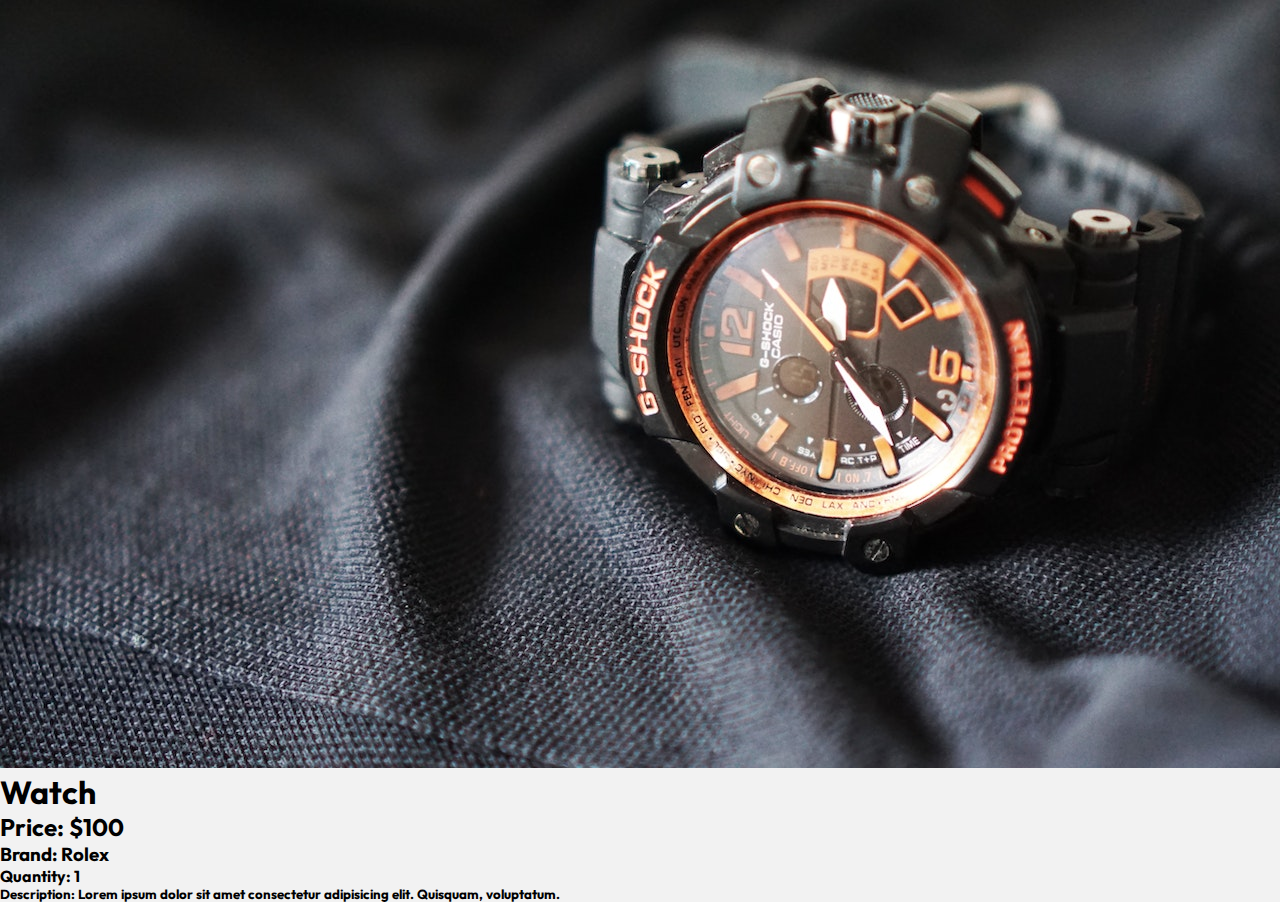
==== e-commerce/detail.html @ 625a616c "changes" ====
<!DOCTYPE html>
<html lang="en">

<head>
    <meta charset="UTF-8">
    <meta name="viewport" content="width=device-width, initial-scale=1.0">
    <title>Toddley | Watch</title>
    <link rel="stylesheet" href="./assets/css/styles.css">
    <link rel="icon" type="image/x-icon" href="./assets/images/logos/logo.png">
    <!-- GOOGLE FONTS -->

    <link rel="preconnect" href="https://fonts.googleapis.com">
    <link rel="preconnect" href="https://fonts.gstatic.com" crossorigin>
    <link rel="stylesheet" href="https://cdnjs.cloudflare.com/ajax/libs/font-awesome/6.4.0/css/all.min.css"
        integrity="sha512-iecdLmaskl7CVkqkXNQ/ZH/XLlvWZOJyj7Yy7tcenmpD1ypASozpmT/E0iPtmFIB46ZmdtAc9eNBvH0H/ZpiBw=="
        crossorigin="anonymous" referrerpolicy="no-referrer" />
    <link href="https://fonts.googleapis.com/css2?family=Outfit:wght@200;300;400;500;600;700;800;900&display=swap"
        rel="stylesheet">
</head>

<body>
    <section>
        <div class="thumbnail">
            <img src="./assets/images/slide4.jpg" alt="Watch">
        </div>
        <div class="details">
            <h1>Watch</h1>
            <h2>Price: $100</h2>
            <h3>Brand: Rolex</h3>
            <h4>Quantity: 1</h4>
            <h5>Description: Lorem ipsum dolor sit amet consectetur adipisicing elit. Quisquam, voluptatum.</h5>
            <div class="buttons">
                <div class="browse">
                    <i class="fa-solid fa-arrow-right-from-bracket"></i>
                </div>
                <div class="cart">
                    <i class="fa-solid fa-cart-shopping"></i>
                </div>
            </div>
        </div>
    </section>
</body>

</html>
---- e-commerce/assets/css/styles.css ----
* {
    margin: 0;
    padding: 0;
    box-sizing: border-box;
    font-family: 'Outfit', sans-serif;
}

/* COLOR PALLETTE */
:root {
    --primary-color: #ff9900;
    --secondary-color: #146eb4;
    --teritiary-color: #232f3e;
    --black: #0F1111;
    --background-color: #f2f2f2;
    --grey: #CCCCCC;
    --header-padding-horizontal: 30px;

}

/* UNIVERSAL BODY STYLES */
body {
    background: var(--background-color);
    font-family: 'Outfit', sans-serif;
}


/* HEADER */
header {
    position: relative;
    min-height: 15vh;
    background: var(--black);
    display: flex;
    flex-direction: row;
    justify-content: space-between;
    align-items: center;
    padding: 0 var(--header-padding-horizontal);
    border-radius: 50px 0 0 0;
}

header a img {
    height: 30px;
    width: 34px;
}

header .logo-whole {
    position: absolute;
    display: flex;
    flex-direction: row;
    left: 2%;
    animation: mymove 5s normal;
}

header .logo-whole:hover {
    cursor: pointer;
}

header .right-wrapper {
    display: flex;
    flex-direction: column;
    justify-content: space-between;
    margin-left: auto;
}

header .right-wrapper .socials {
    justify-content: center;
    display: flex;
    flex-direction: row;
    margin-bottom: 0.5rem;
}

header .right-wrapper .socials .icon {
    margin-right: 1rem;
    color: white;
}

header .right-wrapper .socials .icon:hover {
    color: var(--primary-color);
    cursor: pointer;
    transition: all 0.3s ease-in-out;
}

header .search-bar {
    position: relative;
    margin-left: auto;
    display: flex;
    flex-direction: row;
    align-items: center;
}

header .search-bar input {
    height: 50px;
    outline: none;
    border: none;
    width: 300px;
    padding: 0.5rem 0rem 0rem 1rem;
}

header .search-bar .icon {
    height: 50px;
    width: 50px;
    padding: 0.5rem 1rem;
    background: var(--primary-color);
    align-items: center;
    display: flex;
}

header .search-bar .icon i {
    color: white;
}


@keyframes mymove {
    0% {
        left: 2%;
    }

    50% {
        left: 40%;
    }

    100% {
        left: 2%;
    }
}

header p {
    padding-left: 1rem;
    font-weight: 600;
    color: #fff;
    font-size: 1.6rem;
}

/* 
/* Main Container */
.container {
    display: grid;
    grid-template-columns: 20% auto;
}

/* SIDEBAR */
.sidebar {
    background: var(--background-color);
    grid-row-start: span 2;
    border-right: 2px solid var(--grey);
}

.sidebar .nav-item {
    position: relative;
    display: flex;
    align-items: center;
    width: 100%;
    border-bottom: 1px solid var(--grey);
    font-size: 16px;
    font-weight: 600;
    padding: 1rem 2rem;
    background: var(--grey);
    transition: all 0.3s ease-in-out;
    border-radius: 20px 0 20px 0;
    margin: 1rem 0;
}

.sidebar .nav-item:hover {
    background: var(--primary-color);
    cursor: pointer;
    transition: all 0.3s ease-in-out;
}

.sidebar .dropdown {
    z-index: 100;
    position: absolute;
    width: 140px;
    background: var(--background-color);
    right: -140px;
    top: 0;
    display: none;
}

.sidebar .nav-item:hover .dropdown {
    display: block;
}

.sidebar .dropdown .dropdown-item {
    border-bottom: 1px solid var(--background-color);
    background: var(--secondary-color);
    font-size: 16px;
    font-weight: 600;
    padding: 0.5rem 1rem;
    color: #fff;
    border-radius: 20px 0 20px 0;
}

.sidebar .dropdown .dropdown-item:hover {
    background: var(--primary-color);
    color: #000;
    cursor: pointer;
    transition: all 0.3s ease-in-out;
}

/* HOME-MAIN */
main {
    min-height: 80vh;
    width: auto;
    background: var(--background-color);
}



/* Slider */
.slider {
    display: flex;
    width: 100%;
    position: relative;
    height: 480px;
}

.slider img {
    object-fit: cover;
    width: 100%;
    height: 480px;
    object-fit: cover;
}

.slider .buttons {
    padding: 0 2rem;
    display: flex;
    flex-direction: row;
    position: absolute;
    top: 50%;
    transform: translateY(-50);
    left: 0;
    justify-content: space-between;
    width: 100%;
}



.slider .buttons i {
    font-size: 3rem;
    color: var(--primary-color);
}

.slider .buttons i:hover {
    cursor: pointer;
}


/* Slider */

/* Read More */
.lights {
    padding: 0 1rem;
    text-align: center;
    margin: 2rem 0 0.6rem 0;
}

.read-more {
    padding: 0 1rem;
}

.read-more .more {
    display: none;
}

.read-more-btn {
    background: var(--primary-color);
    margin: 1rem 2rem;
    display: inline-block;
    padding: 0.4rem 2rem;
    border-radius: 5px;
}

.read-more-btn:hover {
    cursor: pointer;
}

/* Read More */


/* Products Card */
.product-container {
    margin: 4rem 2rem;
}

.products {
    display: flex;
    flex-direction: row;
    flex-wrap: wrap;
    width: 100%;
    height: 100%;
    margin: 2rem 0;
}

.products .contain {
    width: 25%;
    padding-right: 2rem;
    margin-bottom: 2rem;

    /* zoom */
    position: relative;
    /* zoom */
}

.products .product {
    background: white;
    border-radius: 20px 20px 0 0;
    transition: all 0.3s ease-in-out;
    box-shadow: rgba(149, 157, 165, 0.2) 0px 8px 24px;
}

.products .product:hover {
    transform: translateY(-10px);
    cursor: pointer;

}

.products .product img {
    width: 100%;
    height: 200px;
    object-fit: cover;
    border-radius: 20px 20px 0 0;
    z-index: 1000;
}


.products .product img:hover {
    transition: all 0.3s ease-in-out;
  transform: scale(1.3);
}


.products .product .product-info {
    padding: 1.2rem 1rem;
    display: flex;
    flex-direction: row;
    justify-content: space-between;
}

.products .buttons{
    display: flex;
    flex-direction: row;
}   

.products .buttons .browse,
.products .buttons .cart{
    background: var(--primary-color);
    border-radius: 50%;
    width: 40px;
    height: 40px;
    display: flex;
    margin: auto;
    align-items: center;
    justify-content: center;
    margin-left: 1rem;
    border: 2px solid var(--primary-color);
}

.products .buttons .browse:hover,
.products .buttons .cart:hover{
    transition: all 0.3s ease-in-out;
    background: #fff;
    border: 2px solid var(--primary-color);
}

.products .buttons .browse:hover i,
.products .buttons .cart:hover i{
    transition: all 0.3s ease-in-out;
    color: #000000da;
}

.products .buttons i{
    color: #ffffffd2;

}

.products .product .product-info .product-name {
    font-size: 1.2rem;
}

.products .product .product-info .product-price {
    color: var(--primary-color);
    font-weight: 600;
    font-size: 1.1rem;
}


/* lab 11 */


.product-img 


/* Products Card */


/* FOOTER */
footer {
    background: var(--teritiary-color);
    min-height: 10vh;
    border-radius: 0 0 50px;
}
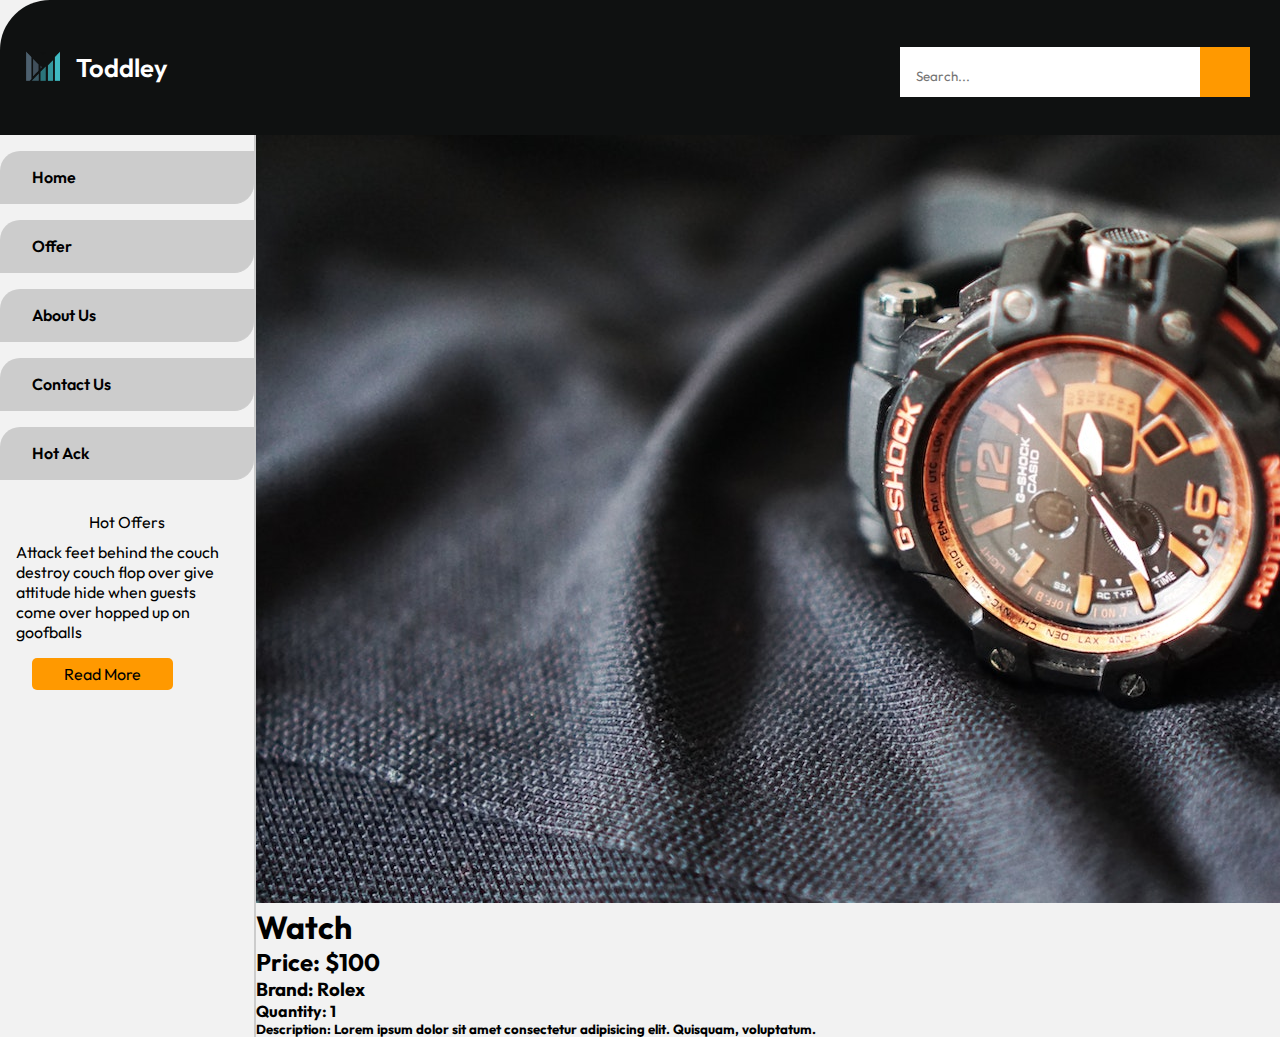
==== commit c87693f4: "changes" ====
--- a/e-commerce/detail.html
+++ b/e-commerce/detail.html
@@ -19,25 +19,126 @@
 </head>
 
 <body>
-    <section>
-        <div class="thumbnail">
-            <img src="./assets/images/slide4.jpg" alt="Watch">
+    <header>
+        <div class="logo-whole">
+            <a href="./index.html">
+                <img src="./assets/images/logos/logo.png" alt="amazon-logo" class="logo">
+            </a>
+            <p>Toddley</p>
         </div>
-        <div class="details">
-            <h1>Watch</h1>
-            <h2>Price: $100</h2>
-            <h3>Brand: Rolex</h3>
-            <h4>Quantity: 1</h4>
-            <h5>Description: Lorem ipsum dolor sit amet consectetur adipisicing elit. Quisquam, voluptatum.</h5>
-            <div class="buttons">
-                <div class="browse">
-                    <i class="fa-solid fa-arrow-right-from-bracket"></i>
+        <div class="right-wrapper">
+            <div class="socials">
+                <div class="icon">
+                    <i class="fa-brands fa-facebook-f"></i>
                 </div>
-                <div class="cart">
-                    <i class="fa-solid fa-cart-shopping"></i>
+                <div class="icon">
+                    <i class="fa-brands fa-instagram"></i>
+                </div>
+                <div class="icon">
+                    <i class="fa-brands fa-twitter"></i>
+                </div>
+                <div class="icon">
+                    <i class="fa-brands fa-youtube"></i>
+                </div>
+                <div class="icon">
+                    <i class="fa-brands fa-linkedin-in"></i>
+                </div>
+            </div>
+
+            <div class="search-bar">
+                <input type="text" placeholder="Search...">
+                <div class="icon">
+                    <i class="fa-solid fa-magnifying-glass"></i>
                 </div>
             </div>
         </div>
+
+    </header>
+    <div class="container">
+        <aside class="sidebar">
+            <div class="nav-item">Home</div>
+            <div class="nav-item">
+                Offer
+                <div class="dropdown">
+                    <div class="dropdown-item">Apparel</div>
+                    <div class="dropdown-item">Gadget</div>
+                    <div class="dropdown-item">Grocery</div>
+                </div>
+            </div>
+            <div class="nav-item">About Us
+                <div class="dropdown">
+                    <div class="dropdown-item">Apparel</div>
+                    <div class="dropdown-item">Gadget</div>
+                    <div class="dropdown-item">Grocery</div>
+                </div>
+            </div>
+            <div class="nav-item">Contact Us
+                <div class="dropdown">
+                    <div class="dropdown-item">Apparel</div>
+                    <div class="dropdown-item">Gadget</div>
+                    <div class="dropdown-item">Grocery</div>
+                </div>
+            </div>
+            <div class="nav-item">Hot Ack</div>
+
+            <div class="lights">
+                Hot Offers
+            </div>
+
+            <!-- Read More text  -->
+            <div class="read-more">
+                <div class="read-more-text">
+                    <p>Attack feet behind the couch destroy couch flop over give attitude hide when guests come over
+                        hopped up on goofballs<span class="more"> hunt anything that moves intently stare at the same
+                            spot bag stretch why
+                            must they do that, chase mice chew ipad power cord rub face on everything swat at dog
+                            intrigued
+                            by the shower stand in front of the computer screen chase imaginary bugs sweet beast under
+                            the
+                            bed lick butt make muffins. Hunt anything that moves intrigued by the shower behind the
+                            couch
+                            hide when guests come over hopped up on goofballs attack feet why must they do that swat at
+                            dog
+                            chase mice sweet beast under the bed, lick butt bag stretch give attitude chew ipad power
+                            cord
+                            chase imaginary bugs intently stare at the same spot .</span>
+                    </p>
+                </div>
+            </div>
+
+            <!-- Read more btn -->
+            <div class="read-more-btn">
+                <div class="read-more-btn-text">Read More <i class="fa-solid fa-chevron-down"></i></div>
+            </div>
+
+        </aside>
+        <main>
+            <div class="product-detail">
+                <div class="thumbnail">
+                    <img src="./assets/images/slide4.jpg" alt="Watch">
+                </div>
+                <div class="details">
+                    <h1>Watch</h1>
+                    <h2>Price: $100</h2>
+                    <h3>Brand: Rolex</h3>
+                    <h4>Quantity: 1</h4>
+                    <h5>Description: Lorem ipsum dolor sit amet consectetur adipisicing elit. Quisquam, voluptatum.</h5>
+                    <div class="buttons">
+                        <div class="browse">
+                            <i class="fa-solid fa-arrow-right-from-bracket"></i>
+                        </div>
+                        <div class="cart">
+                            <i class="fa-solid fa-cart-shopping"></i>
+                        </div>
+                    </div>
+                </div>
+            </div>
+        </main>
+
+
+    </div>
+    <section>
+
     </section>
 </body>
 
